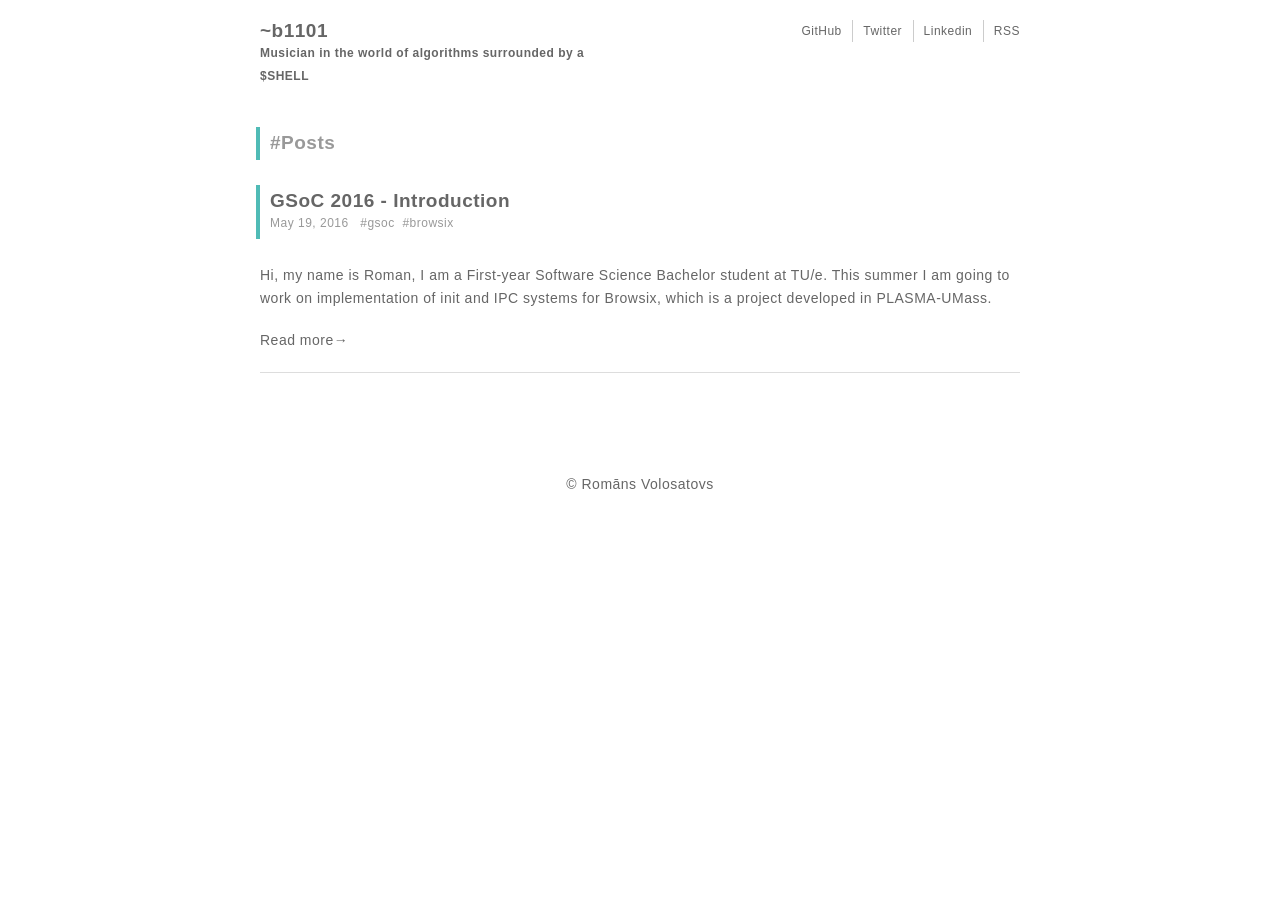
==== post/index.html @ 5433f5d6 "update Thu 19 May 17:16:47 CEST 2016" ====
<!DOCTYPE html>
<html lang="en-us">
<head>

  
  <meta charset="UTF-8">
  <title>
    Posts | ~b1101
  </title>


  
  <meta name="viewport" content="width=device-width,user-scalable=no,maximum-scale=1,initial-scale=1">

  
  <link rel="canonical" href="https://b1101.github.io/post/"/>

  
  <link rel="stylesheet" href="/css/sanitize.css">
  <link rel="stylesheet" href="/css/responsive.css">
  <link rel="stylesheet" href="/css/highlight_monokai.css">
  <link rel="stylesheet" href="/css/theme.css">
  <link rel="stylesheet" href="/css/custom.css">
  
  
  <link href="https://b1101.github.io/index.xml" rel="alternate" type="application/rss+xml" title="~b1101" />
  <link href="https://b1101.github.io/index.xml" rel="feed" type="application/rss+xml" title="~b1101" />

  
  


</head>



<body>
<div class="container">

  
  <header role="banner">
    <div class="row gutters">
      <div id="site-title" class="col span_6">
        <h1><a href="https://b1101.github.io/">~b1101</a></h1>
        <h2>Musician in the world of algorithms surrounded by a $SHELL</h2>
      </div>
      <div id="social" class="col span_6">
        <ul>
          <li><a href="https://github.com/b1101" target="_blank">GitHub</a></li>
          <li><a href="https://twitter.com/flat1101" target="_blank">Twitter</a></li>
          <li><a href="https://www.linkedin.com/in/rvolosatovs" target="_blank">Linkedin</a></li>
          <li><a href="https://b1101.github.io//index.xml" type="application/rss+xml" target="_blank">RSS</a></li>
        </ul>
      </div>
    </div>
  </header>


  
  <main id="list" role="main">
    <div class="article-header light-gray"><h1>#Posts</h1></div>
    
      <div class="summary">
  <div class="article-header">
  <h1><a href="https://b1101.github.io/post/gsoc/">GSoC 2016 - Introduction </a></h1>
  <div class="meta">
    May 19, 2016 &nbsp;
    
      #<a href="/tags/gsoc">gsoc</a>&nbsp;
    
      #<a href="/tags/browsix">browsix</a>&nbsp;
    
  </div>
</div>

  <p>Hi, my name is Roman, I am a First-year Software Science Bachelor student at <a href="https://www.tue.nl/">TU/e</a>. This summer I am going to work on implementation of <a href="https://summerofcode.withgoogle.com/projects/#6227933760847872">init and IPC systems</a> for <a href="https://github.com/plasma-umass/browsix">Browsix</a>, which is a project developed in <a href="http://plasma.cs.umass.edu/">PLASMA-UMass</a>.</p>

  <a href="https://b1101.github.io/post/gsoc/" class="read-on">Read more→ </a>
</div>

    
  </main>


  
  <footer role="contentinfo">
    <div style="text-align:center;">
      
      &copy; Romāns Volosatovs
    </div>
  </footer>


</div>

<script src="/js/highlight.pack.js"></script>
<script>hljs.initHighlightingOnLoad();</script>

<script>
	(function(i,s,o,g,r,a,m){i['GoogleAnalyticsObject']=r;i[r]=i[r]||function(){
	(i[r].q=i[r].q||[]).push(arguments)},i[r].l=1*new Date();a=s.createElement(o),
	m=s.getElementsByTagName(o)[0];a.async=1;a.src=g;m.parentNode.insertBefore(a,m)
	})(window,document,'script','//www.google-analytics.com/analytics.js','ga');
	ga('create', 'UA-77952590-1', 'auto');
	ga('send', 'pageview');
</script>

</body>
</html>
---- css/sanitize.css ----
/*! sanitize.css | CC0 Public Domain | github.com/jonathantneal/sanitize.css */
pre,textarea{overflow:auto}
[hidden],audio:not([controls]),template{display:none}
details,main,summary{display:block}
input[type=number]{width:auto}
input[type=search]{-webkit-appearance:textfield}
input[type=search]::-webkit-search-cancel-button,input[type=search]::-webkit-search-decoration{-webkit-appearance:none}
progress{display:inline-block}
small{font-size:75%}
textarea{resize:vertical}
[unselectable]{-webkit-user-select:none;-moz-user-select:none;-ms-user-select:none;user-select:none}
*,::after,::before{box-sizing:inherit;border-style:solid;border-width:0}
*{font-size:inherit;line-height:inherit;margin:0;padding:0}
::after,::before{text-decoration:inherit;vertical-align:inherit}
:root{-ms-overflow-style:-ms-autohiding-scrollbar;overflow-y:scroll;-webkit-text-size-adjust:100%;-ms-text-size-adjust:100%;text-size-adjust:100%;box-sizing:border-box;cursor:default;font:16px/1.5 sans-serif;text-rendering:optimizeLegibility}
a{text-decoration:none}
audio,canvas,iframe,img,svg,video{vertical-align:middle}
button,input,select,textarea{background-color:transparent;color:inherit;font-family:inherit;font-style:inherit;font-weight:inherit;min-height:1.5em}
code,kbd,pre,samp{font-family:monospace,monospace}
nav ol,nav ul{list-style:none}
select{-moz-appearance:none;-webkit-appearance:none}
select::-ms-expand{display:none}
select::-ms-value{color:currentColor}
table{border-collapse:collapse;border-spacing:0}
::-moz-selection{background-color:#B3D4FC;text-shadow:none}
::selection{background-color:#B3D4FC;text-shadow:none}
@media screen{[hidden~=screen]{display:inherit}
[hidden~=screen]:not(:active):not(:focus):not(:target){clip:rect(0 0 0 0)!important;position:absolute!important}
}
---- css/responsive.css ----
/*	12 COLUMN : RESPONSIVE GRID SYSTEM
	DEVELOPER : DENIS LEBLANC
	URL : http://responsive.gs
	VERSION : 3.0
	LICENSE : GPL & MIT */
/* 	SET ALL ELEMENTS TO BOX-SIZING : BORDER-BOX */
* {
  -webkit-box-sizing: border-box;
  -moz-box-sizing: border-box;
  box-sizing: border-box;
  *behavior: url(/scripts/boxsizing.htc);
  /*	If you need support for IE7 and lower make
  	sure the boxsizing.htc file is linked properly.
  	More info here:  https://github.com/Schepp/box-sizing-polyfill */ }

/*	MAIN CONTAINER
	Set the width to whatever you want the width of your site to be. */
.container {
  max-width: 800px;
  margin: 0 auto; }

/*	SELF CLEARING FLOATS - CLEARFIX METHOD */
.container:after,
.row:after,
.col:after,
.clr:after,
.group:after {
  content: "";
  display: table;
  clear: both; }

/* 	DEFAULT ROW STYLES
	Set bottom padding according to preference */
.row {
  padding-bottom: 0em; }

/* DEFAULT COLUMN STYLES */
.col {
  display: block;
  float: left;
  width: 100%; }

@media (min-width: 768px) {
  .gutters .col {
    margin-left: 2%; }

  .gutters .col:first-child {
    margin-left: 0; } }
/*	COLUMN WIDTH ON DISPLAYS +768px
	You might need to play with media queries here to suite your design. */
@media (min-width: 768px) {
  .span_1 {
    width: 8.33333333333%; }

  .span_2 {
    width: 16.6666666667%; }

  .span_3 {
    width: 25%; }

  .span_4 {
    width: 33.3333333333%; }

  .span_5 {
    width: 41.6666666667%; }

  .span_6 {
    width: 50%; }

  .span_7 {
    width: 58.3333333333%; }

  .span_8 {
    width: 66.6666666667%; }

  .span_9 {
    width: 75%; }

  .span_10 {
    width: 83.3333333333%; }

  .span_11 {
    width: 91.6666666667%; }

  .span_12 {
    width: 100%; }

  .gutters .span_1 {
    width: 6.5%; }

  .gutters .span_2 {
    width: 15.0%; }

  .gutters .span_3 {
    width: 23.5%; }

  .gutters .span_4 {
    width: 32.0%; }

  .gutters .span_5 {
    width: 40.5%; }

  .gutters .span_6 {
    width: 49.0%; }

  .gutters .span_7 {
    width: 57.5%; }

  .gutters .span_8 {
    width: 66.0%; }

  .gutters .span_9 {
    width: 74.5%; }

  .gutters .span_10 {
    width: 83.0%; }

  .gutters .span_11 {
    width: 91.5%; }

  .gutters .span_12 {
    width: 100%; } }
---- css/highlight_monokai.css ----
/*
Monokai style - ported by Luigi Maselli - http://grigio.org
*/

.hljs {
  display: block;
  overflow-x: auto;
  padding: 0.5em;
  background: #272822;
  -webkit-text-size-adjust: none;
}

.hljs-tag,
.hljs-tag .hljs-title,
.hljs-keyword,
.hljs-literal,
.hljs-strong,
.hljs-change,
.hljs-winutils,
.hljs-flow,
.nginx .hljs-title,
.tex .hljs-special {
  color: #f92672;
}

.hljs {
  color: #ddd;
}

.hljs .hljs-constant,
.asciidoc .hljs-code,
.markdown .hljs-code {
	color: #66d9ef;
}

.hljs-code,
.hljs-class .hljs-title,
.hljs-header {
	color: white;
}

.hljs-link_label,
.hljs-attribute,
.hljs-symbol,
.hljs-symbol .hljs-string,
.hljs-value,
.hljs-regexp {
	color: #bf79db;
}

.hljs-link_url,
.hljs-tag .hljs-value,
.hljs-string,
.hljs-bullet,
.hljs-subst,
.hljs-title,
.hljs-emphasis,
.hljs-type,
.hljs-preprocessor,
.hljs-pragma,
.ruby .hljs-class .hljs-parent,
.hljs-built_in,
.django .hljs-template_tag,
.django .hljs-variable,
.smalltalk .hljs-class,
.hljs-javadoc,
.django .hljs-filter .hljs-argument,
.smalltalk .hljs-localvars,
.smalltalk .hljs-array,
.hljs-attr_selector,
.hljs-pseudo,
.hljs-addition,
.hljs-stream,
.hljs-envvar,
.apache .hljs-tag,
.apache .hljs-cbracket,
.tex .hljs-command,
.hljs-prompt,
.hljs-name {
  color: #a6e22e;
}

.hljs-comment,
.hljs-annotation,
.smartquote,
.hljs-blockquote,
.hljs-horizontal_rule,
.hljs-decorator,
.hljs-pi,
.hljs-doctype,
.hljs-deletion,
.hljs-shebang,
.apache .hljs-sqbracket,
.tex .hljs-formula {
  color: #75715e;
}

.hljs-keyword,
.hljs-literal,
.css .hljs-id,
.hljs-phpdoc,
.hljs-dartdoc,
.hljs-title,
.hljs-header,
.hljs-type,
.vbscript .hljs-built_in,
.rsl .hljs-built_in,
.smalltalk .hljs-class,
.diff .hljs-header,
.hljs-chunk,
.hljs-winutils,
.bash .hljs-variable,
.apache .hljs-tag,
.tex .hljs-special,
.hljs-request,
.hljs-status {
  font-weight: bold;
}

.coffeescript .javascript,
.javascript .xml,
.tex .hljs-formula,
.xml .javascript,
.xml .vbscript,
.xml .css,
.xml .hljs-cdata {
  opacity: 0.5;
}
---- css/theme.css ----
/* Theme color
--------------------------------------------------*/
/* Basic
--------------------------------------------------*/
body {
  background-color: #fff;
  font-family: "Hiragino Kaku Gothic ProN", Meiryo, sans-serif;
  font-size: 14px;
  color: #666;
  line-height: 1.6em;
  letter-spacing: 0.5px;
}
.container {
  padding: 0 20px;
}
h1 {
  font-size: 19px;
}
h2 {
  font-size: 17px;
}
h3,
h4,
h5,
h6 {
  font-size: 16px;
}
header a,
header a:visited,
main#index a,
main#index a:visited,
main#list a,
main#list a:visited,
.article-header a:visited,
nav a,
nav a:visited {
  color: #666;
}
article a,
article a:visited,
footer a,
article a:visited {
  color: #50BBB6;
}
header a:hover,
article a:hover,
main#index a:hover,
main#list a:hover,
.article-header a:hover,
nav a:hover {
  color: #50BBB6;
}
main#index .meta a,
main#list .meta a,
main#single .meta a {
  color: #999;
}
main#index .meta a:hover,
main#list .meta a:hover,
main#single .meta a:hover {
  color: #50BBB6;
}
article a:hover,
footer a:hover {
  text-decoration: underline;
}
ul,
ol {
  margin-left: 30px;
}
pre {
  margin: 25px 0;
}
table {
  border: 1px solid #ccc;
  margin: 25px 0;
}
th {
  background-color: #eee;
  border: 1px solid #ccc;
  padding: 2px 10px;
}
td {
  border: 1px solid #ccc;
  padding: 2px 10px;
}
img {
  max-width: 100%;
  height: auto;
  border: 0;
  vertical-align: middle;
}
/* Header
--------------------------------------------------*/
header {
  padding: 20px 0;
  margin-bottom: 20px;
}
header h2 {
  font-size: 12px;
}
header #social {
  text-align: right;
}
header #social ul {
  font-size: 0;
  margin: 0;
}
header #social li {
  display: inline-block;
  font-size: 12px;
  padding: 0 10px;
}
header #social li:first-child {
  padding-left: 0;
}
header #social li + li {
  border-left: 1px solid #ccc;
}
header #social li:last-child {
  padding-right: 0;
}
@media (max-width: 767px) {
  header h1,
  header h2 {
    width: 100%;
    text-align: center;
  }
}
@media (max-width: 767px) {
  header #social {
    margin-top: 20px;
    text-align: center;
  }
}
/* Pager (for List Page)
--------------------------------------------------*/
nav ul.pagination {
  font-size: 0;
  text-align: center;
  margin: 0;
}
nav ul.pagination li {
  display: inline-block;
  font-size: 14px;
  border: 1px solid #ccc;
  background-color: #eee;
  padding: 3px 10px;
  margin: 0 3px;
}
nav ul.pagination li.active {
  border: 2px solid #50BBB6;
}
nav ul.pagination li:hover {
  border-color: #50BBB6;
}
/* Pager (for Single Page)
--------------------------------------------------*/
nav.pagination-single {
  padding: 20px 0 20px 0;
  overflow: hidden;
}
nav.pagination-single span.previous {
  float: left;
  padding: 10px 0 10px 0;
  max-width: 300px;
}
nav.pagination-single span.next {
  float: right;
  padding: 10px 0 10px 0;
  max-width: 300px;
}
nav.pagination-single a {
  color: #50BBB6;
}
/* Comment
--------------------------------------------------*/
#single aside {
  margin-top: 80px;
}
/* Footer
--------------------------------------------------*/
footer {
  margin: 80px 0;
  padding: 20px 0;
}
footer img {
  border-radius: 32px;
  -webkit-border-radius: 32px;
  -moz-border-radius: 32px;
  margin-bottom: 10px;
}
@media (max-width: 767px) {
  footer {
    margin: 40px 0;
  }
}
/* Single Page
--------------------------------------------------*/
article h1 {
  margin: 50px 0 25px 0;
}
article h2 {
  border-bottom: 2px solid #ddd;
  margin: 50px 0 25px 0;
  padding-bottom: 10px;
}
article h3,
article h4,
article h5,
article h6 {
  margin: 40px 0 25px 0;
}
article p {
  margin: 25px 0;
}
article code {
  color: #333;
  background-color: #eee;
  padding: 0 3px;
  margin: 0 3px;
  border: 1px solid #ccc;
  font-family: consolas, "Courier New", monospace;
}
article pre code {
  font-family: consolas, "Courier New", monospace;
}
article blockquote {
  margin: 25px 0;
  padding-left: 20px;
  border-left: 4px solid #ccc;
  font-style: italic;
}
article img {
  display: block;
  margin: 0 auto;
  text-align: center;
}
article #share-this {
  margin: 40px 0 40px 0;
}
/* Common
--------------------------------------------------*/
.article-header {
  display: block;
  border-left: 4px solid #50BBB6;
  margin: 10px 0 25px -4px;
  padding: 5px 0 5px 10px;
}
.light-gray {
  color: #999;
}
.summary {
  padding-bottom: 20px;
  margin-bottom: 20px;
  border-bottom: 1px solid #ddd;
}
.read-on {
  display: block;
  margin-top: 20px;
}
.meta {
  color: #999;
  font-size: 12px;
}
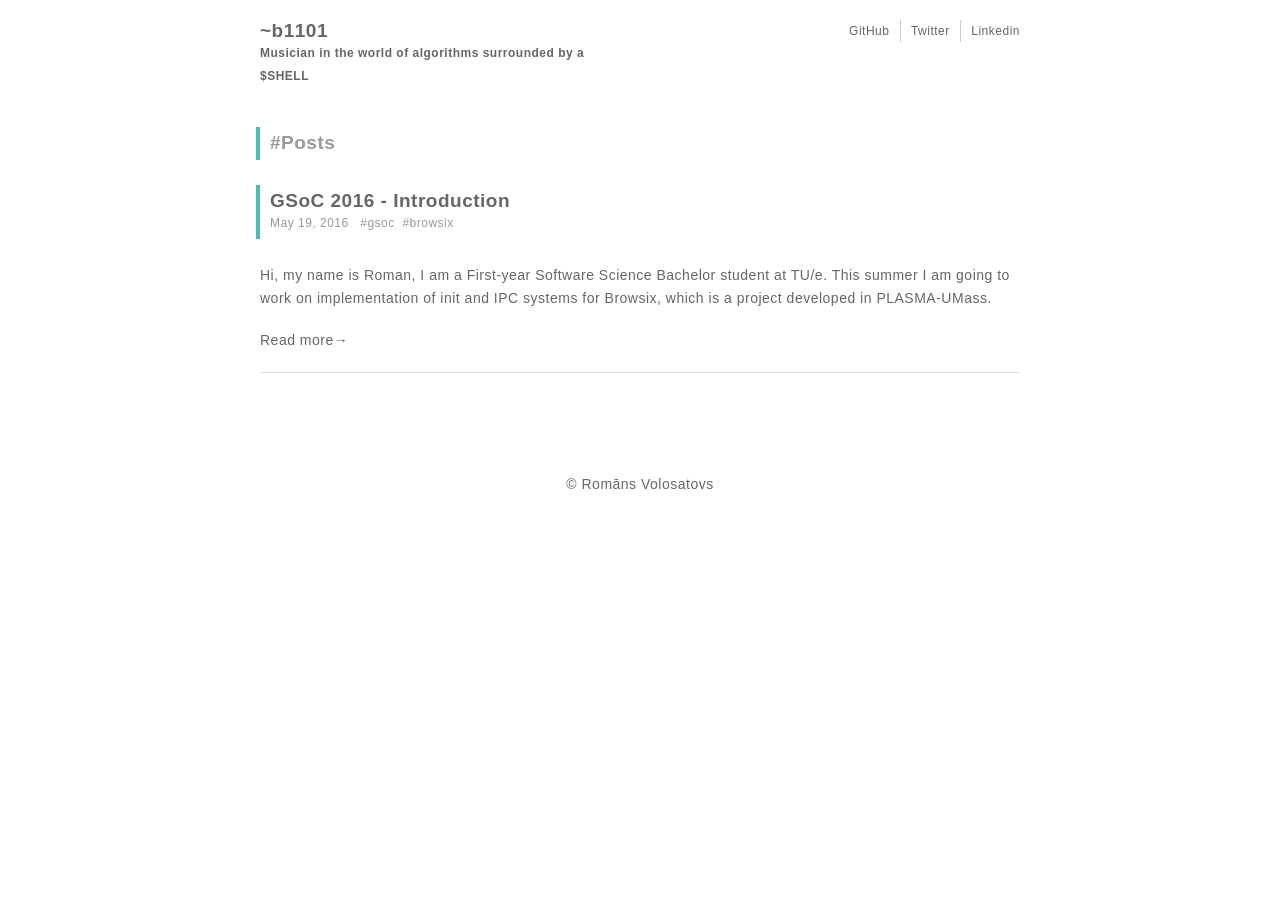
==== commit 067416f1: "update Thu 19 May 17:32:09 CEST 2016" ====
--- a/post/index.html
+++ b/post/index.html
@@ -50,7 +50,7 @@
           <li><a href="https://github.com/b1101" target="_blank">GitHub</a></li>
           <li><a href="https://twitter.com/flat1101" target="_blank">Twitter</a></li>
           <li><a href="https://www.linkedin.com/in/rvolosatovs" target="_blank">Linkedin</a></li>
-          <li><a href="https://b1101.github.io//index.xml" type="application/rss+xml" target="_blank">RSS</a></li>
+          
         </ul>
       </div>
     </div>
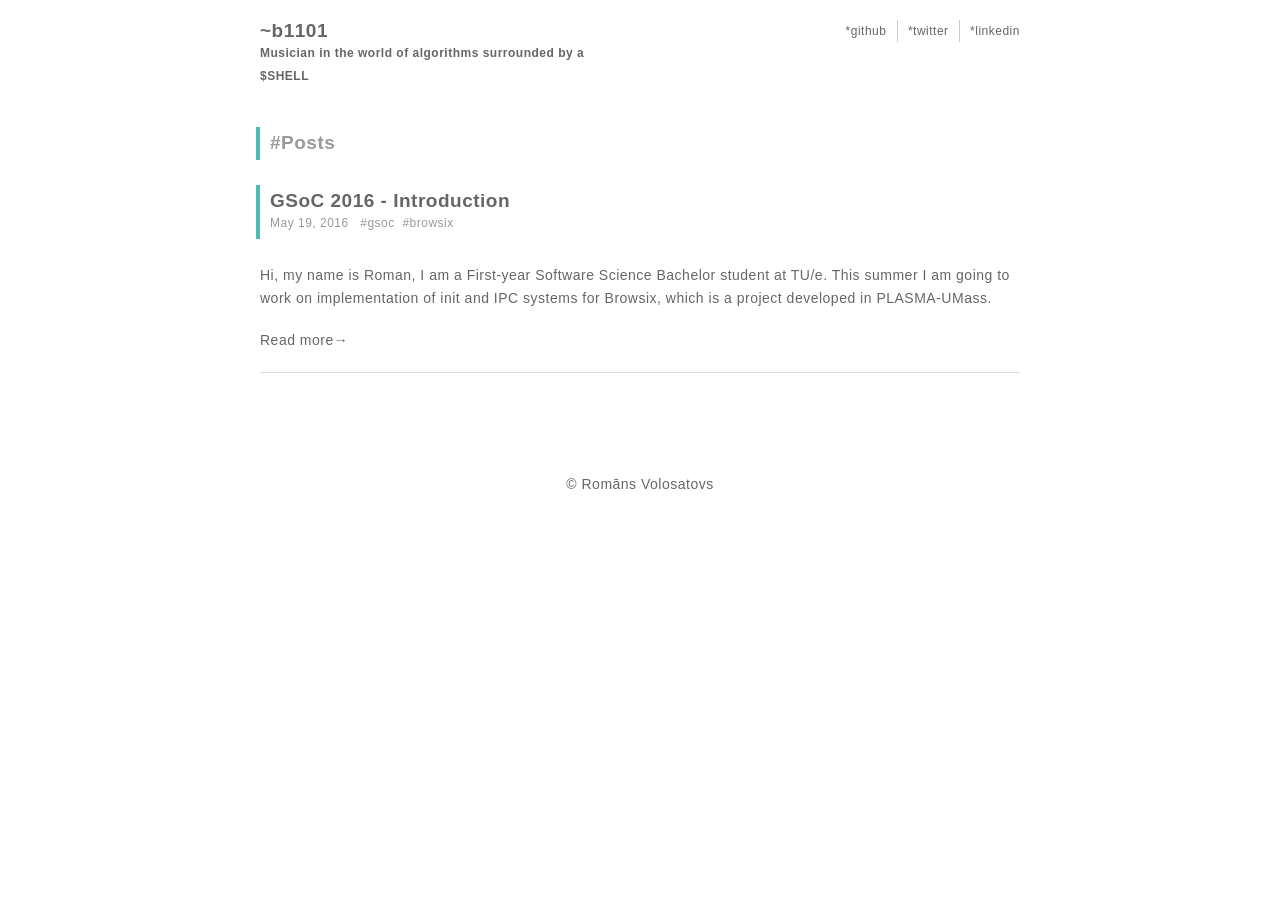
==== commit 90d06d9c: "update Fri 20 May 23:13:04 CEST 2016" ====
--- a/post/index.html
+++ b/post/index.html
@@ -47,9 +47,9 @@
       </div>
       <div id="social" class="col span_6">
         <ul>
-          <li><a href="https://github.com/b1101" target="_blank">GitHub</a></li>
-          <li><a href="https://twitter.com/flat1101" target="_blank">Twitter</a></li>
-          <li><a href="https://www.linkedin.com/in/rvolosatovs" target="_blank">Linkedin</a></li>
+          <li><a href="https://github.com/b1101" target="_blank">*github</a></li>
+          <li><a href="https://twitter.com/flat1101" target="_blank">*twitter</a></li>
+          <li><a href="https://www.linkedin.com/in/rvolosatovs" target="_blank">*linkedin</a></li>
           
         </ul>
       </div>
@@ -74,7 +74,7 @@
   </div>
 </div>
 
-  <p>Hi, my name is Roman, I am a First-year Software Science Bachelor student at <a href="https://www.tue.nl/">TU/e</a>. This summer I am going to work on implementation of <a href="https://summerofcode.withgoogle.com/projects/#6227933760847872">init and IPC systems</a> for <a href="https://github.com/plasma-umass/browsix">Browsix</a>, which is a project developed in <a href="http://plasma.cs.umass.edu/">PLASMA-UMass</a>.</p>
+  <p>Hi, my name is Roman, I am a First-year Software Science Bachelor student at <a href="https://www.tue.nl/en/">TU/e</a>. This summer I am going to work on implementation of <a href="https://summerofcode.withgoogle.com/projects/#6227933760847872">init and IPC systems</a> for <a href="https://github.com/plasma-umass/browsix">Browsix</a>, which is a project developed in <a href="http://plasma.cs.umass.edu/">PLASMA-UMass</a>.</p>
 
   <a href="https://b1101.github.io/post/gsoc/" class="read-on">Read more→ </a>
 </div>
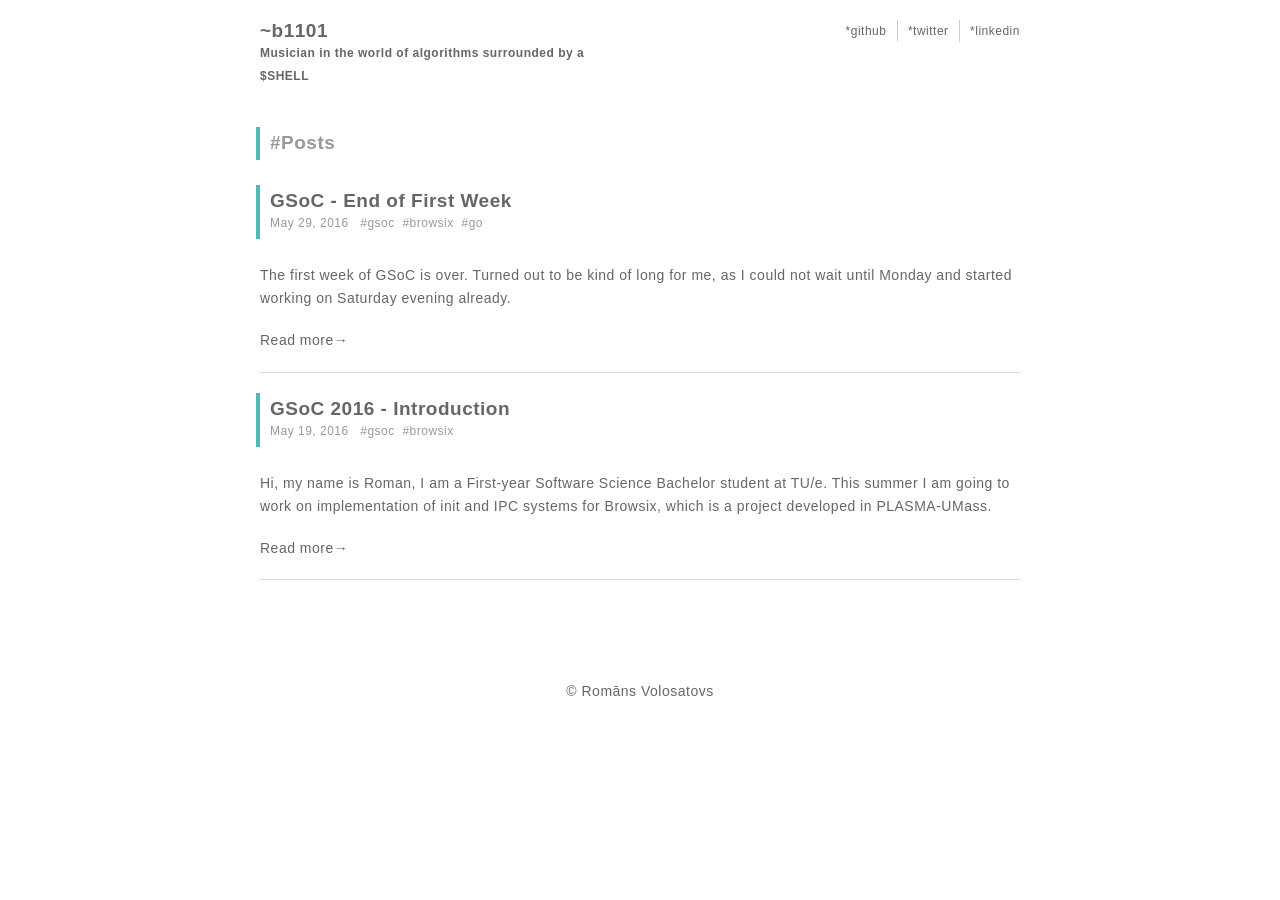
==== commit 1019b828: "update Sun 29 May 22:04:26 CEST 2016" ====
--- a/post/index.html
+++ b/post/index.html
@@ -63,6 +63,27 @@
     
       <div class="summary">
   <div class="article-header">
+  <h1><a href="https://b1101.github.io/post/week1/">GSoC - End of First Week </a></h1>
+  <div class="meta">
+    May 29, 2016 &nbsp;
+    
+      #<a href="/tags/gsoc">gsoc</a>&nbsp;
+    
+      #<a href="/tags/browsix">browsix</a>&nbsp;
+    
+      #<a href="/tags/go">go</a>&nbsp;
+    
+  </div>
+</div>
+
+  <p>The first week of GSoC is over. Turned out to be kind of long for me, as I could not wait until Monday and started working on Saturday evening already.</p>
+
+  <a href="https://b1101.github.io/post/week1/" class="read-on">Read more→ </a>
+</div>
+
+    
+      <div class="summary">
+  <div class="article-header">
   <h1><a href="https://b1101.github.io/post/gsoc/">GSoC 2016 - Introduction </a></h1>
   <div class="meta">
     May 19, 2016 &nbsp;
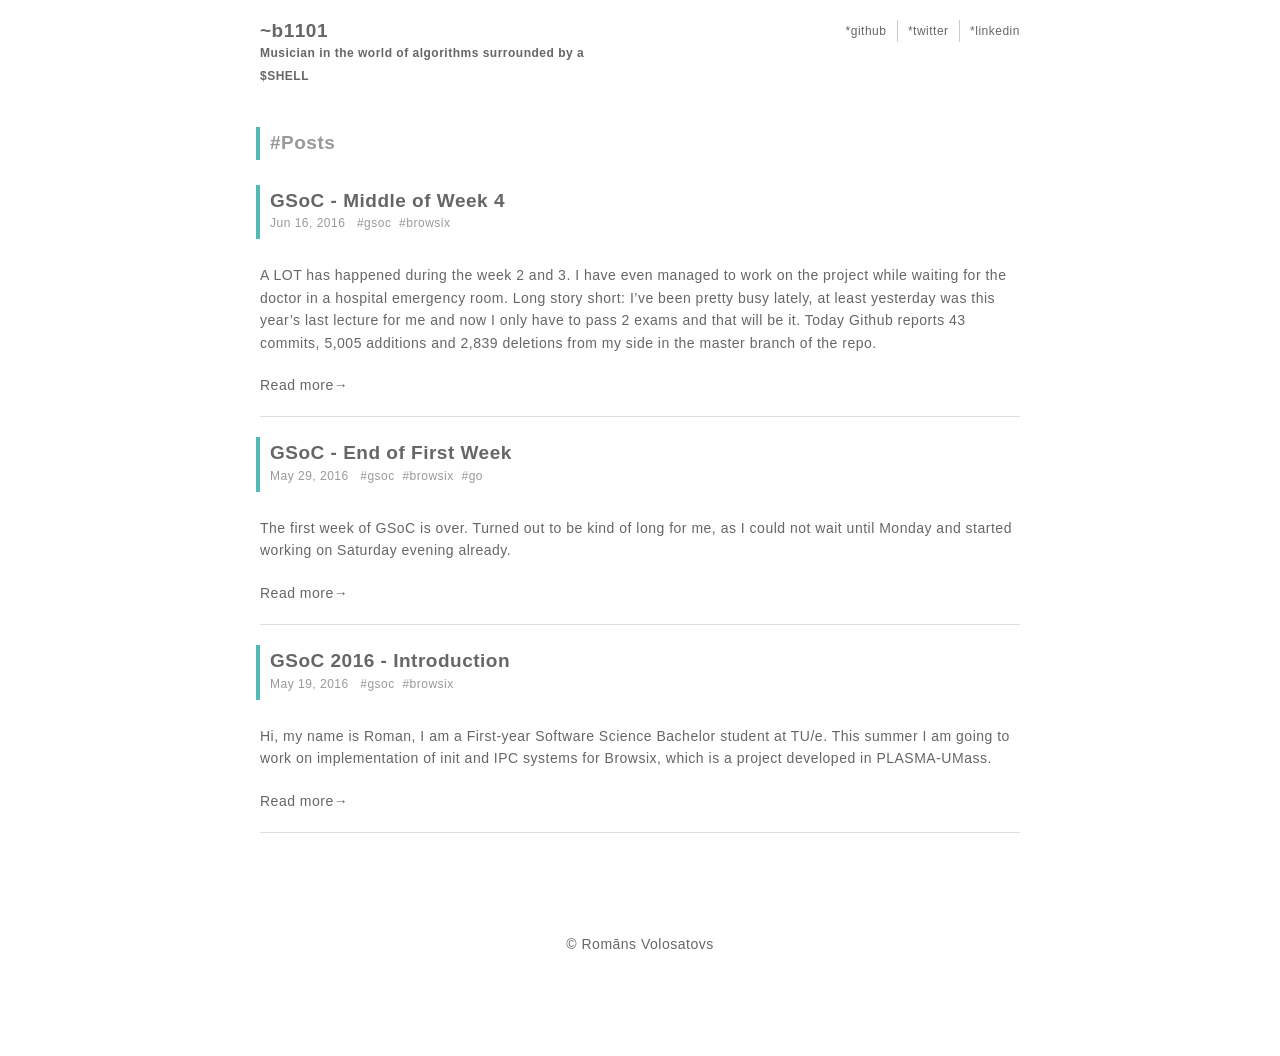
==== commit db985819: "update Thu 16 Jun 21:52:21 CEST 2016" ====
--- a/post/index.html
+++ b/post/index.html
@@ -60,6 +60,24 @@
   
   <main id="list" role="main">
     <div class="article-header light-gray"><h1>#Posts</h1></div>
+    
+      <div class="summary">
+  <div class="article-header">
+  <h1><a href="https://b1101.github.io/post/week4/">GSoC - Middle of Week 4 </a></h1>
+  <div class="meta">
+    Jun 16, 2016 &nbsp;
+    
+      #<a href="/tags/gsoc">gsoc</a>&nbsp;
+    
+      #<a href="/tags/browsix">browsix</a>&nbsp;
+    
+  </div>
+</div>
+
+  A LOT has happened during the week 2 and 3. I have even managed to work on the project while waiting for the doctor in a hospital emergency room. Long story short: I&rsquo;ve been pretty busy lately, at least yesterday was this year&rsquo;s last lecture for me and now I only have to pass 2 exams and that will be it. Today Github reports 43 commits, 5,005 additions and 2,839 deletions from my side in the master branch of the repo.
+  <a href="https://b1101.github.io/post/week4/" class="read-on">Read more→ </a>
+</div>
+
     
       <div class="summary">
   <div class="article-header">
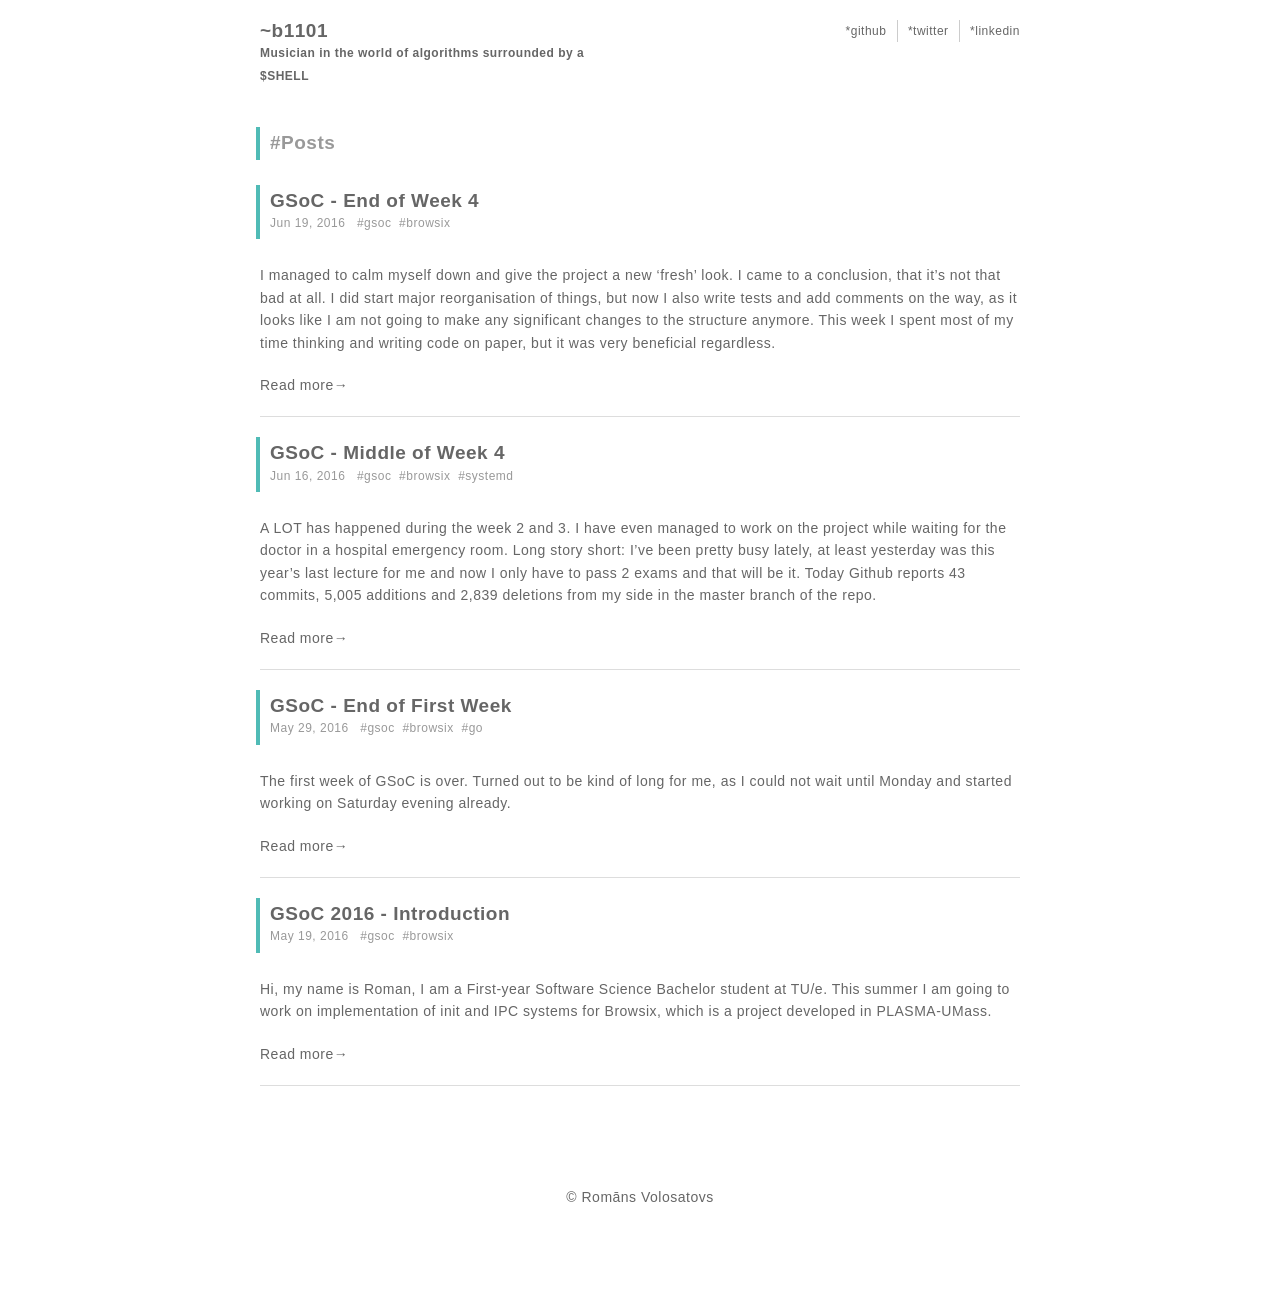
==== commit b96c0f57: "update Sun 19 Jun 15:24:47 CEST 2016" ====
--- a/post/index.html
+++ b/post/index.html
@@ -63,6 +63,24 @@
     
       <div class="summary">
   <div class="article-header">
+  <h1><a href="https://b1101.github.io/post/week4end/">GSoC - End of Week 4 </a></h1>
+  <div class="meta">
+    Jun 19, 2016 &nbsp;
+    
+      #<a href="/tags/gsoc">gsoc</a>&nbsp;
+    
+      #<a href="/tags/browsix">browsix</a>&nbsp;
+    
+  </div>
+</div>
+
+  I managed to calm myself down and give the project a new &lsquo;fresh&rsquo; look. I came to a conclusion, that it&rsquo;s not that bad at all. I did start major reorganisation of things, but now I also write tests and add comments on the way, as it looks like I am not going to make any significant changes to the structure anymore. This week I spent most of my time thinking and writing code on paper, but it was very beneficial regardless.
+  <a href="https://b1101.github.io/post/week4end/" class="read-on">Read more→ </a>
+</div>
+
+    
+      <div class="summary">
+  <div class="article-header">
   <h1><a href="https://b1101.github.io/post/week4/">GSoC - Middle of Week 4 </a></h1>
   <div class="meta">
     Jun 16, 2016 &nbsp;
@@ -70,6 +88,8 @@
       #<a href="/tags/gsoc">gsoc</a>&nbsp;
     
       #<a href="/tags/browsix">browsix</a>&nbsp;
+    
+      #<a href="/tags/systemd">systemd</a>&nbsp;
     
   </div>
 </div>
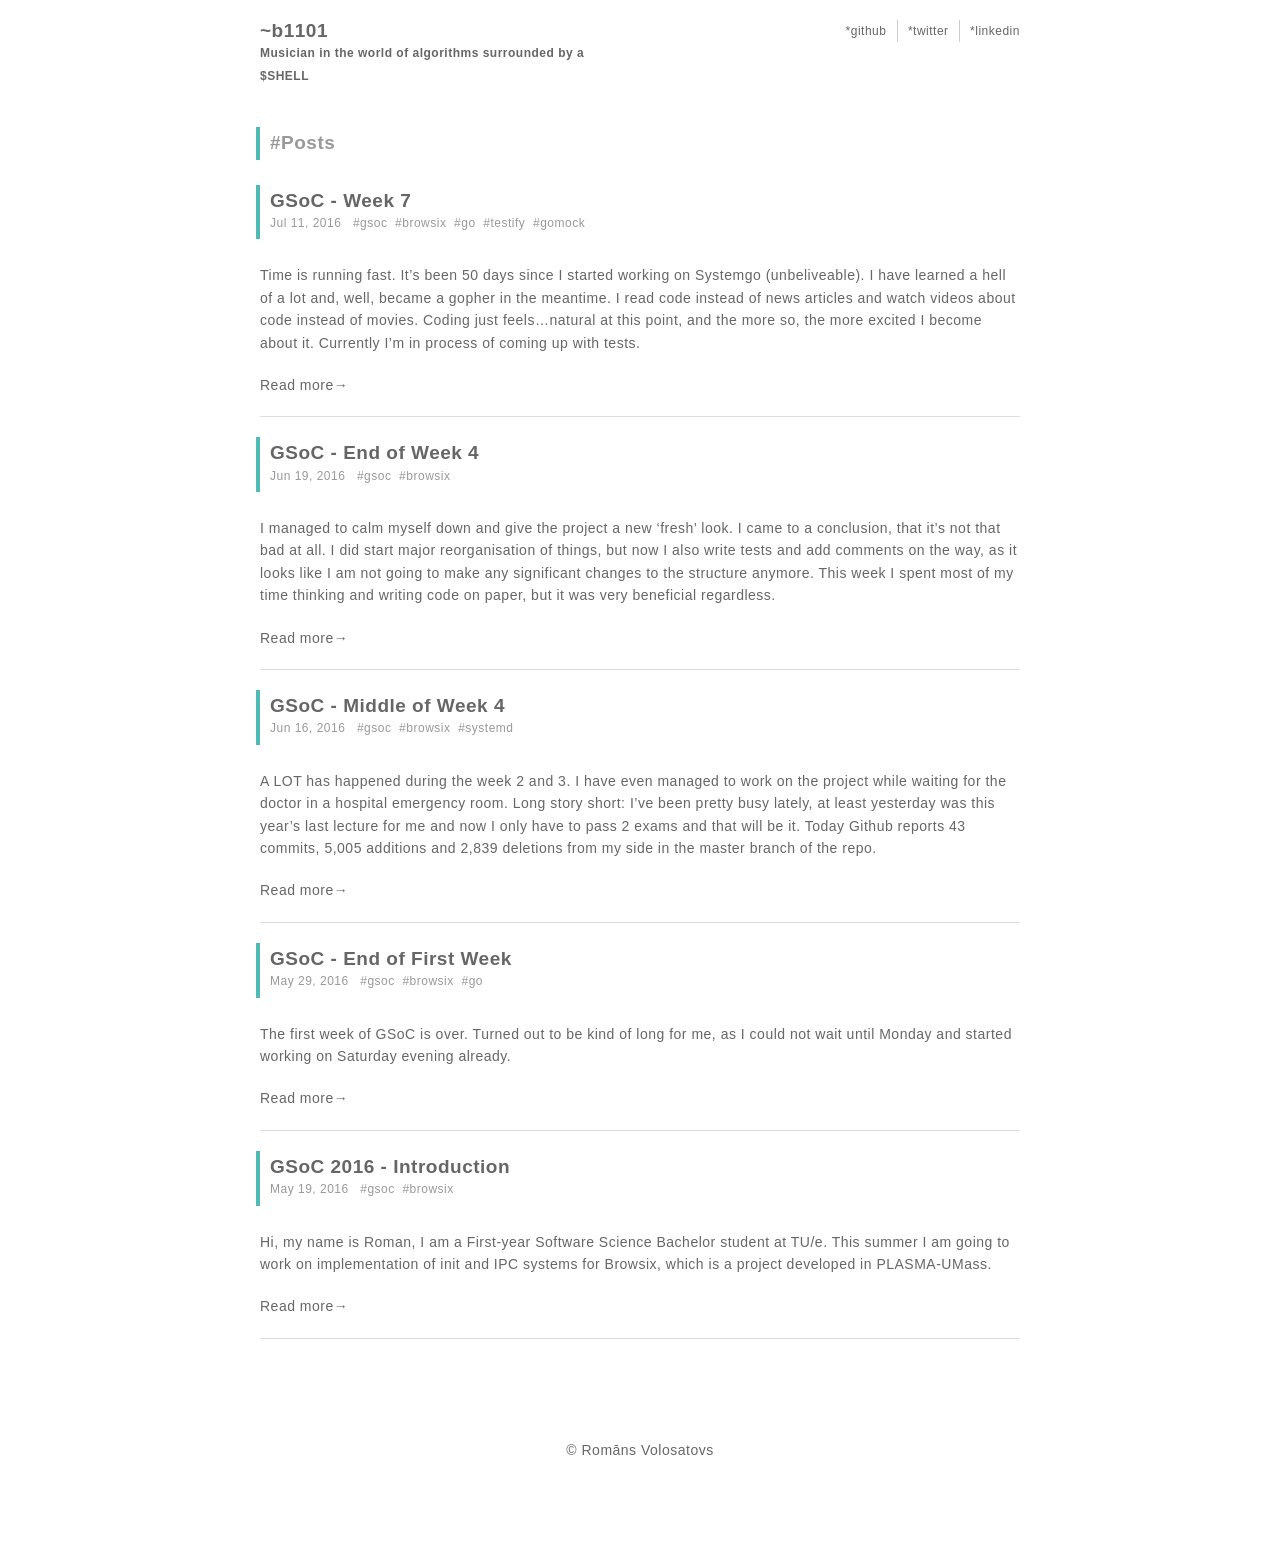
==== commit af8b096b: "update Tue Jul 12 14:26:46 CEST 2016" ====
--- a/post/index.html
+++ b/post/index.html
@@ -60,6 +60,30 @@
   
   <main id="list" role="main">
     <div class="article-header light-gray"><h1>#Posts</h1></div>
+    
+      <div class="summary">
+  <div class="article-header">
+  <h1><a href="https://b1101.github.io/post/week7/">GSoC - Week 7 </a></h1>
+  <div class="meta">
+    Jul 11, 2016 &nbsp;
+    
+      #<a href="/tags/gsoc">gsoc</a>&nbsp;
+    
+      #<a href="/tags/browsix">browsix</a>&nbsp;
+    
+      #<a href="/tags/go">go</a>&nbsp;
+    
+      #<a href="/tags/testify">testify</a>&nbsp;
+    
+      #<a href="/tags/gomock">gomock</a>&nbsp;
+    
+  </div>
+</div>
+
+  Time is running fast. It&rsquo;s been 50 days since I started working on Systemgo (unbeliveable). I have learned a hell of a lot and, well, became a gopher in the meantime. I read code instead of news articles and watch videos about code instead of movies. Coding just feels&hellip;natural at this point, and the more so, the more excited I become about it. Currently I&rsquo;m in process of coming up with tests.
+  <a href="https://b1101.github.io/post/week7/" class="read-on">Read more→ </a>
+</div>
+
     
       <div class="summary">
   <div class="article-header">
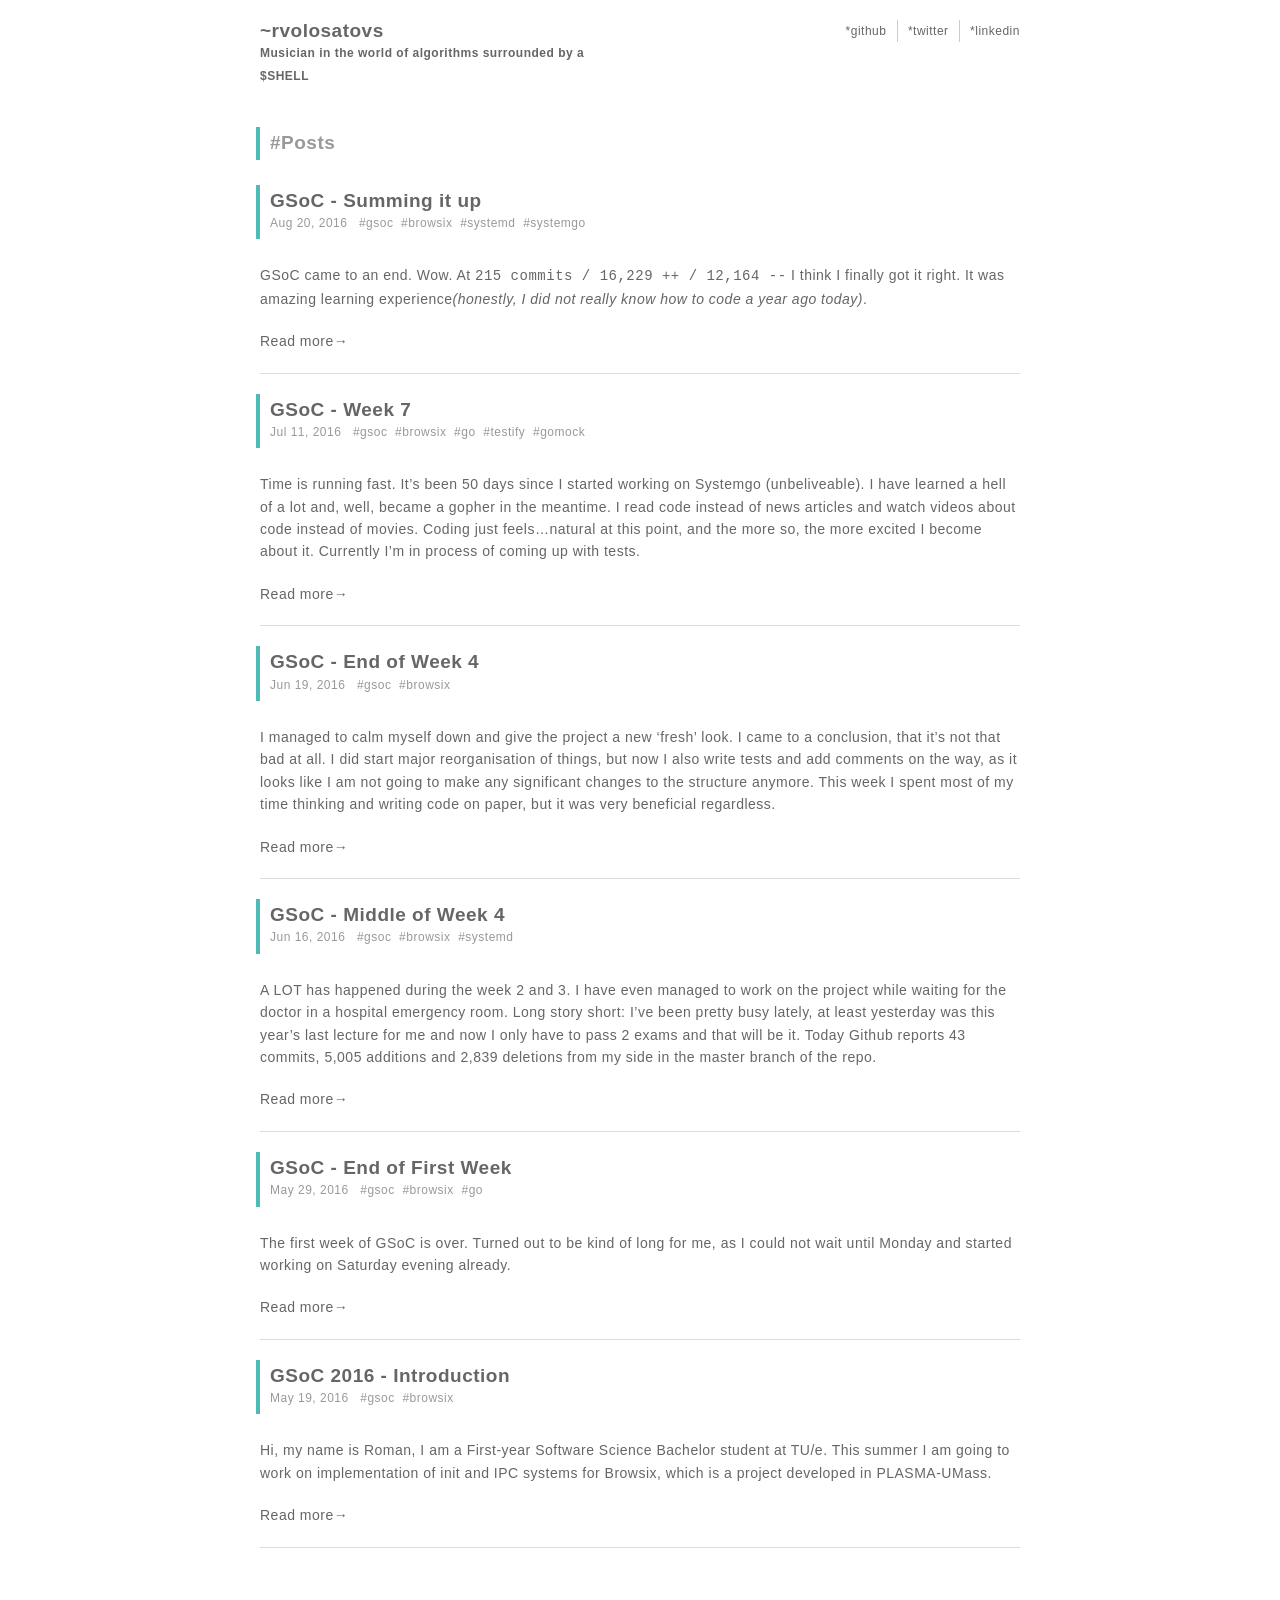
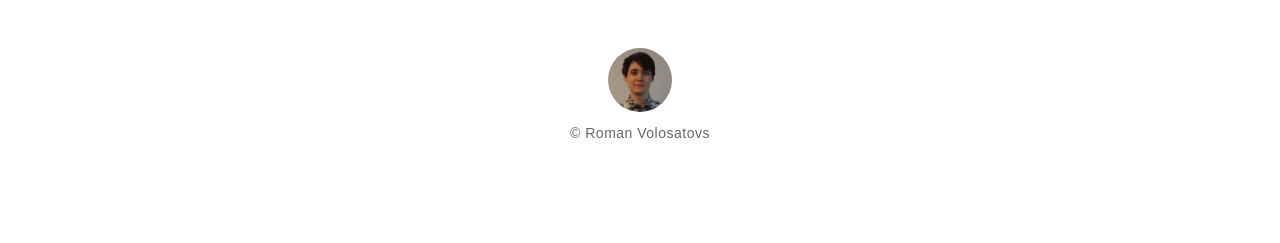
==== commit 363cda3c: "update Sat Aug 20 12:43:48 CEST 2016" ====
--- a/post/index.html
+++ b/post/index.html
@@ -6,7 +6,7 @@
   
   <meta charset="UTF-8">
   <title>
-    Posts | ~b1101
+    Posts | ~rvolosatovs
   </title>
 
 
@@ -14,7 +14,7 @@
   <meta name="viewport" content="width=device-width,user-scalable=no,maximum-scale=1,initial-scale=1">
 
   
-  <link rel="canonical" href="https://b1101.github.io/post/"/>
+  <link rel="canonical" href="https://rvolosatovs.github.io/post/"/>
 
   
   <link rel="stylesheet" href="/css/sanitize.css">
@@ -24,8 +24,8 @@
   <link rel="stylesheet" href="/css/custom.css">
   
   
-  <link href="https://b1101.github.io/index.xml" rel="alternate" type="application/rss+xml" title="~b1101" />
-  <link href="https://b1101.github.io/index.xml" rel="feed" type="application/rss+xml" title="~b1101" />
+  <link href="https://rvolosatovs.github.io/index.xml" rel="alternate" type="application/rss+xml" title="~rvolosatovs" />
+  <link href="https://rvolosatovs.github.io/index.xml" rel="feed" type="application/rss+xml" title="~rvolosatovs" />
 
   
   
@@ -42,13 +42,13 @@
   <header role="banner">
     <div class="row gutters">
       <div id="site-title" class="col span_6">
-        <h1><a href="https://b1101.github.io/">~b1101</a></h1>
+        <h1><a href="https://rvolosatovs.github.io/">~rvolosatovs</a></h1>
         <h2>Musician in the world of algorithms surrounded by a $SHELL</h2>
       </div>
       <div id="social" class="col span_6">
         <ul>
-          <li><a href="https://github.com/b1101" target="_blank">*github</a></li>
-          <li><a href="https://twitter.com/flat1101" target="_blank">*twitter</a></li>
+          <li><a href="https://github.com/rvolosatovs" target="_blank">*github</a></li>
+          <li><a href="https://twitter.com/rvolosatovs" target="_blank">*twitter</a></li>
           <li><a href="https://www.linkedin.com/in/rvolosatovs" target="_blank">*linkedin</a></li>
           
         </ul>
@@ -63,7 +63,30 @@
     
       <div class="summary">
   <div class="article-header">
-  <h1><a href="https://b1101.github.io/post/week7/">GSoC - Week 7 </a></h1>
+  <h1><a href="https://rvolosatovs.github.io/post/the_end/">GSoC - Summing it up </a></h1>
+  <div class="meta">
+    Aug 20, 2016 &nbsp;
+    
+      #<a href="/tags/gsoc">gsoc</a>&nbsp;
+    
+      #<a href="/tags/browsix">browsix</a>&nbsp;
+    
+      #<a href="/tags/systemd">systemd</a>&nbsp;
+    
+      #<a href="/tags/systemgo">systemgo</a>&nbsp;
+    
+  </div>
+</div>
+
+  <p>GSoC came to an end. Wow. At <code>215 commits / 16,229 ++ / 12,164 --</code> I think I finally got it right. It was amazing learning experience<em>(honestly, I did not really know how to code a year ago today)</em>.</p>
+
+  <a href="https://rvolosatovs.github.io/post/the_end/" class="read-on">Read more→ </a>
+</div>
+
+    
+      <div class="summary">
+  <div class="article-header">
+  <h1><a href="https://rvolosatovs.github.io/post/week7/">GSoC - Week 7 </a></h1>
   <div class="meta">
     Jul 11, 2016 &nbsp;
     
@@ -81,13 +104,13 @@
 </div>
 
   Time is running fast. It&rsquo;s been 50 days since I started working on Systemgo (unbeliveable). I have learned a hell of a lot and, well, became a gopher in the meantime. I read code instead of news articles and watch videos about code instead of movies. Coding just feels&hellip;natural at this point, and the more so, the more excited I become about it. Currently I&rsquo;m in process of coming up with tests.
-  <a href="https://b1101.github.io/post/week7/" class="read-on">Read more→ </a>
-</div>
-
-    
-      <div class="summary">
-  <div class="article-header">
-  <h1><a href="https://b1101.github.io/post/week4end/">GSoC - End of Week 4 </a></h1>
+  <a href="https://rvolosatovs.github.io/post/week7/" class="read-on">Read more→ </a>
+</div>
+
+    
+      <div class="summary">
+  <div class="article-header">
+  <h1><a href="https://rvolosatovs.github.io/post/week4end/">GSoC - End of Week 4 </a></h1>
   <div class="meta">
     Jun 19, 2016 &nbsp;
     
@@ -99,13 +122,13 @@
 </div>
 
   I managed to calm myself down and give the project a new &lsquo;fresh&rsquo; look. I came to a conclusion, that it&rsquo;s not that bad at all. I did start major reorganisation of things, but now I also write tests and add comments on the way, as it looks like I am not going to make any significant changes to the structure anymore. This week I spent most of my time thinking and writing code on paper, but it was very beneficial regardless.
-  <a href="https://b1101.github.io/post/week4end/" class="read-on">Read more→ </a>
-</div>
-
-    
-      <div class="summary">
-  <div class="article-header">
-  <h1><a href="https://b1101.github.io/post/week4/">GSoC - Middle of Week 4 </a></h1>
+  <a href="https://rvolosatovs.github.io/post/week4end/" class="read-on">Read more→ </a>
+</div>
+
+    
+      <div class="summary">
+  <div class="article-header">
+  <h1><a href="https://rvolosatovs.github.io/post/week4/">GSoC - Middle of Week 4 </a></h1>
   <div class="meta">
     Jun 16, 2016 &nbsp;
     
@@ -119,13 +142,13 @@
 </div>
 
   A LOT has happened during the week 2 and 3. I have even managed to work on the project while waiting for the doctor in a hospital emergency room. Long story short: I&rsquo;ve been pretty busy lately, at least yesterday was this year&rsquo;s last lecture for me and now I only have to pass 2 exams and that will be it. Today Github reports 43 commits, 5,005 additions and 2,839 deletions from my side in the master branch of the repo.
-  <a href="https://b1101.github.io/post/week4/" class="read-on">Read more→ </a>
-</div>
-
-    
-      <div class="summary">
-  <div class="article-header">
-  <h1><a href="https://b1101.github.io/post/week1/">GSoC - End of First Week </a></h1>
+  <a href="https://rvolosatovs.github.io/post/week4/" class="read-on">Read more→ </a>
+</div>
+
+    
+      <div class="summary">
+  <div class="article-header">
+  <h1><a href="https://rvolosatovs.github.io/post/week1/">GSoC - End of First Week </a></h1>
   <div class="meta">
     May 29, 2016 &nbsp;
     
@@ -140,13 +163,13 @@
 
   <p>The first week of GSoC is over. Turned out to be kind of long for me, as I could not wait until Monday and started working on Saturday evening already.</p>
 
-  <a href="https://b1101.github.io/post/week1/" class="read-on">Read more→ </a>
-</div>
-
-    
-      <div class="summary">
-  <div class="article-header">
-  <h1><a href="https://b1101.github.io/post/gsoc/">GSoC 2016 - Introduction </a></h1>
+  <a href="https://rvolosatovs.github.io/post/week1/" class="read-on">Read more→ </a>
+</div>
+
+    
+      <div class="summary">
+  <div class="article-header">
+  <h1><a href="https://rvolosatovs.github.io/post/gsoc/">GSoC 2016 - Introduction </a></h1>
   <div class="meta">
     May 19, 2016 &nbsp;
     
@@ -159,7 +182,7 @@
 
   <p>Hi, my name is Roman, I am a First-year Software Science Bachelor student at <a href="https://www.tue.nl/en/">TU/e</a>. This summer I am going to work on implementation of <a href="https://summerofcode.withgoogle.com/projects/#6227933760847872">init and IPC systems</a> for <a href="https://github.com/plasma-umass/browsix">Browsix</a>, which is a project developed in <a href="http://plasma.cs.umass.edu/">PLASMA-UMass</a>.</p>
 
-  <a href="https://b1101.github.io/post/gsoc/" class="read-on">Read more→ </a>
+  <a href="https://rvolosatovs.github.io/post/gsoc/" class="read-on">Read more→ </a>
 </div>
 
     
@@ -169,8 +192,8 @@
   
   <footer role="contentinfo">
     <div style="text-align:center;">
-      
-      &copy; Romāns Volosatovs
+      <img src="/images/face.jpeg" width="64" height="64"><br>
+      &copy; Roman Volosatovs
     </div>
   </footer>
 
